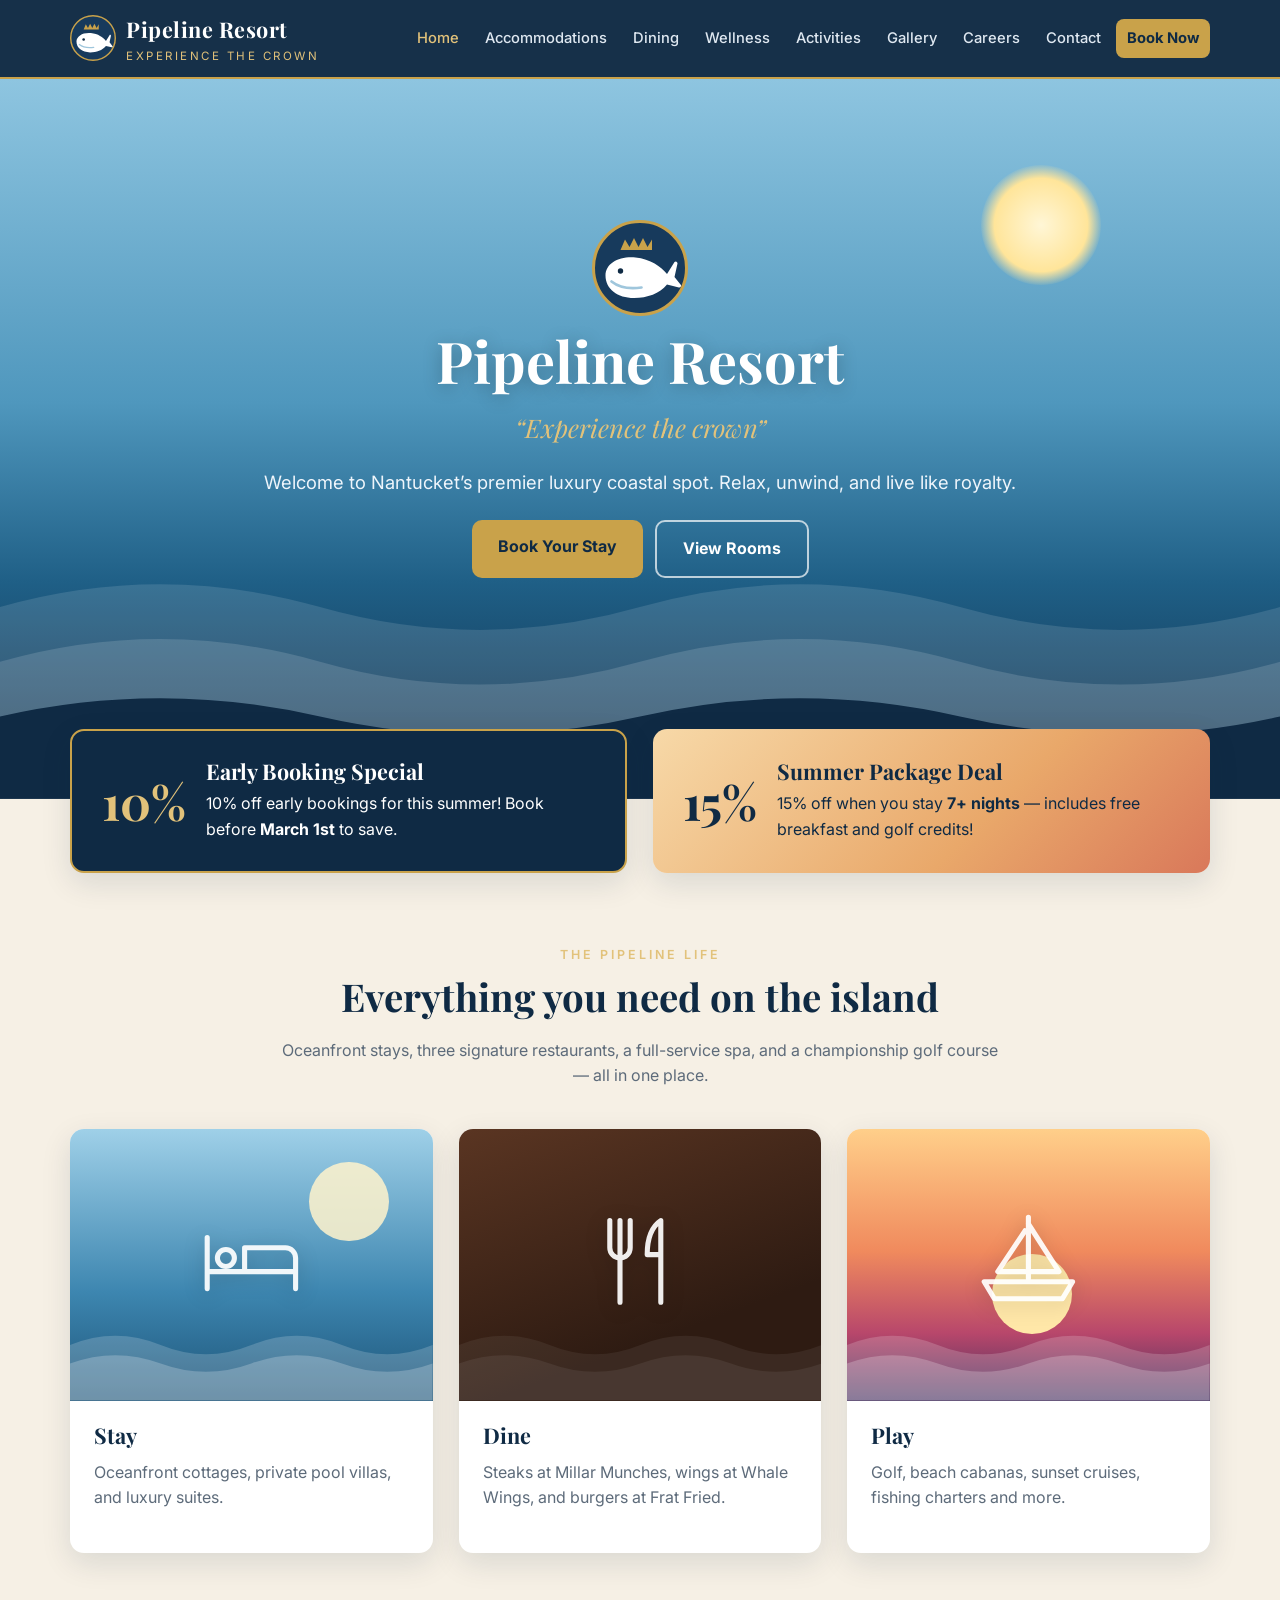
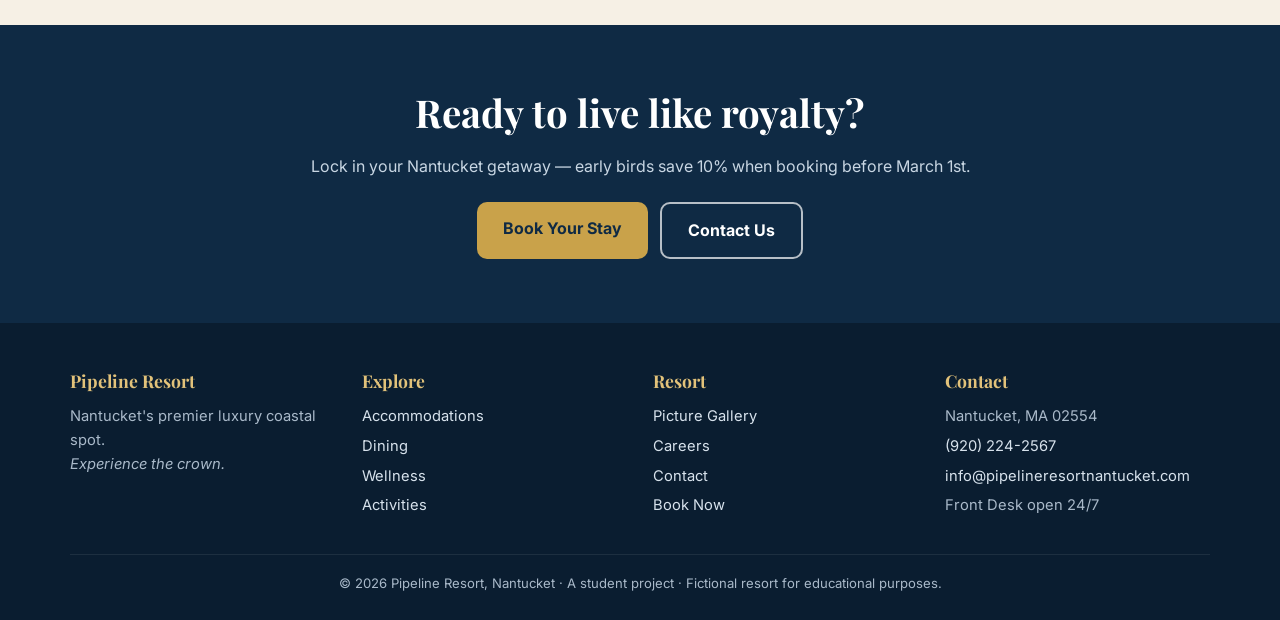
==== index.html @ 124a0ec9 "Build Pipeline Resort website from Google Site blueprint Nine static pages (home, accommodations, di" ====
<!DOCTYPE html>
<html lang="en">
<head>
  <meta charset="UTF-8">
  <meta name="viewport" content="width=device-width, initial-scale=1.0">
  <title>Home | Pipeline Resort Nantucket</title>
  <meta name="description" content="Pipeline Resort — Nantucket's premier luxury coastal resort. Experience the crown.">
  <link rel="icon" href="assets/favicon.svg" type="image/svg+xml">
  <link rel="preconnect" href="https://fonts.googleapis.com">
  <link rel="preconnect" href="https://fonts.gstatic.com" crossorigin>
  <link href="https://fonts.googleapis.com/css2?family=Inter:wght@400;500;600;700&family=Playfair+Display:ital,wght@0,600;0,700;1,500&display=swap" rel="stylesheet">
  <link rel="stylesheet" href="assets/style.css">
</head>
<body>
  <header class="site-header">
    <nav class="nav container" aria-label="Main">
      <a class="brand" href="index.html">
        <svg viewBox="0 0 64 64" aria-hidden="true">
  <circle cx="32" cy="32" r="31" fill="#173a5c" stroke="#c9a24a" stroke-width="2"/>
  <path d="M22 13 l3 5 l3-6 l3 6 l3-6 l3 6 l3-5 v7 h-21 z" fill="#c9a24a"/>
  <path d="M9 37c0-8 9-13 20-12 10 1 17 6 21 11l5-8c1-1 2 0 2 1l-2 9 4 5c1 1 0 2-1 2l-8-2c-5 6-13 9-22 9C17 52 9 46 9 37z" fill="#ffffff"/>
  <path d="M13 41c5 4 13 5 20 4" stroke="#9fc6dc" stroke-width="1.8" fill="none" stroke-linecap="round"/>
  <circle cx="19" cy="34" r="1.8" fill="#0f2a44"/>
</svg>
        <span><span class="brand-name">Pipeline Resort</span><span class="brand-tag">Experience the crown</span></span>
      </a>
      <button class="nav-toggle" aria-expanded="false" aria-label="Toggle menu">&#9776; Menu</button>
      <ul class="nav-links">
        <li><a href="index.html" class="active" aria-current="page">Home</a></li>
        <li><a href="accommodations.html">Accommodations</a></li>
        <li><a href="dining.html">Dining</a></li>
        <li><a href="wellness.html">Wellness</a></li>
        <li><a href="activities.html">Activities</a></li>
        <li><a href="gallery.html">Gallery</a></li>
        <li><a href="employment.html">Careers</a></li>
        <li><a href="contact.html">Contact</a></li>
        <li><a href="book.html" class="nav-cta">Book Now</a></li>
      </ul>
    </nav>
  </header>

  <main>
    <section class="hero">
      <span class="sun"></span>
      <svg class="waves" viewBox="0 0 1440 300" preserveAspectRatio="none" aria-hidden="true">
        <path d="M0 90 Q180 40 360 90 T720 90 T1080 90 T1440 90 V300 H0z" fill="rgba(255,255,255,.12)"/>
        <path d="M0 150 Q180 100 360 150 T720 150 T1080 150 T1440 150 V300 H0z" fill="rgba(255,255,255,.14)"/>
        <path d="M0 210 Q180 170 360 210 T720 210 T1080 210 T1440 210 V300 H0z" fill="#0f2a44"/>
      </svg>
      <div class="hero-inner">
        <div class="hero-logo"><svg viewBox="0 0 64 64" aria-hidden="true">
  <circle cx="32" cy="32" r="31" fill="#173a5c" stroke="#c9a24a" stroke-width="2"/>
  <path d="M22 13 l3 5 l3-6 l3 6 l3-6 l3 6 l3-5 v7 h-21 z" fill="#c9a24a"/>
  <path d="M9 37c0-8 9-13 20-12 10 1 17 6 21 11l5-8c1-1 2 0 2 1l-2 9 4 5c1 1 0 2-1 2l-8-2c-5 6-13 9-22 9C17 52 9 46 9 37z" fill="#ffffff"/>
  <path d="M13 41c5 4 13 5 20 4" stroke="#9fc6dc" stroke-width="1.8" fill="none" stroke-linecap="round"/>
  <circle cx="19" cy="34" r="1.8" fill="#0f2a44"/>
</svg></div>
        <h1>Pipeline Resort</h1>
        <p class="slogan">&ldquo;Experience the crown&rdquo;</p>
        <p class="lead">Welcome to Nantucket&rsquo;s premier luxury coastal spot. Relax, unwind, and live like royalty.</p>
        <div class="btn-row">
          <a class="btn" href="book.html">Book Your Stay</a>
          <a class="btn btn-outline" href="accommodations.html">View Rooms</a>
        </div>
      </div>
    </section>

    <section class="promos">
      <div class="container grid grid-2">
        <div class="promo promo-1">
          <div class="big">10%</div>
          <div>
            <h3>Early Booking Special</h3>
            <p>10% off early bookings for this summer! Book before <strong>March 1st</strong> to save.</p>
          </div>
        </div>
        <div class="promo promo-2">
          <div class="big">15%</div>
          <div>
            <h3>Summer Package Deal</h3>
            <p>15% off when you stay <strong>7+ nights</strong> — includes free breakfast and golf credits!</p>
          </div>
        </div>
      </div>
    </section>

    <section class="block">
      <div class="container">
        <div class="section-head">
          <span class="eyebrow">The Pipeline Life</span>
          <h2>Everything you need on the island</h2>
          <p>Oceanfront stays, three signature restaurants, a full-service spa, and a championship golf course — all in one place.</p>
        </div>
        <div class="grid grid-3">
          <a class="card" href="accommodations.html" style="text-decoration:none;color:inherit">
            <div class="scene scene--ocean" role="img" aria-label=""><span class="scene-sun"></span><svg class="scene-waves" viewBox="0 0 400 100" preserveAspectRatio="none" aria-hidden="true"><path d="M0 40 Q50 20 100 40 T200 40 T300 40 T400 40 V100 H0z" fill="rgba(255,255,255,.18)"/><path d="M0 60 Q50 42 100 60 T200 60 T300 60 T400 60 V100 H0z" fill="rgba(255,255,255,.22)"/></svg><span class="icon"><svg viewBox="0 0 64 64" fill="none" stroke="currentColor" stroke-width="3" stroke-linecap="round" stroke-linejoin="round"><path d="M6 48V18M6 38h52v10M58 38v-8a6 6 0 0 0-6-6H28v14"/><circle cx="17" cy="30" r="5"/></svg></span></div>
            <div class="card-body"><h3>Stay</h3><p class="muted">Oceanfront cottages, private pool villas, and luxury suites.</p></div>
          </a>
          <a class="card" href="dining.html" style="text-decoration:none;color:inherit">
            <div class="scene scene--steak" role="img" aria-label=""><span class="scene-sun"></span><svg class="scene-waves" viewBox="0 0 400 100" preserveAspectRatio="none" aria-hidden="true"><path d="M0 40 Q50 20 100 40 T200 40 T300 40 T400 40 V100 H0z" fill="rgba(255,255,255,.18)"/><path d="M0 60 Q50 42 100 60 T200 60 T300 60 T400 60 V100 H0z" fill="rgba(255,255,255,.22)"/></svg><span class="icon"><svg viewBox="0 0 64 64" fill="none" stroke="currentColor" stroke-width="3" stroke-linecap="round" stroke-linejoin="round"><path d="M14 8v16a6 6 0 0 0 12 0V8M20 8v48M44 56V8c-6 4-8 12-8 20h8"/></svg></span></div>
            <div class="card-body"><h3>Dine</h3><p class="muted">Steaks at Millar Munches, wings at Whale Wings, and burgers at Frat Fried.</p></div>
          </a>
          <a class="card" href="activities.html" style="text-decoration:none;color:inherit">
            <div class="scene scene--sunset" role="img" aria-label=""><span class="scene-sun"></span><svg class="scene-waves" viewBox="0 0 400 100" preserveAspectRatio="none" aria-hidden="true"><path d="M0 40 Q50 20 100 40 T200 40 T300 40 T400 40 V100 H0z" fill="rgba(255,255,255,.18)"/><path d="M0 60 Q50 42 100 60 T200 60 T300 60 T400 60 V100 H0z" fill="rgba(255,255,255,.22)"/></svg><span class="icon"><svg viewBox="0 0 64 64" fill="none" stroke="currentColor" stroke-width="3" stroke-linecap="round" stroke-linejoin="round"><path d="M32 6v36M32 10l18 28H32M30 14L14 38h16M6 44h52l-6 10H12z"/></svg></span></div>
            <div class="card-body"><h3>Play</h3><p class="muted">Golf, beach cabanas, sunset cruises, fishing charters and more.</p></div>
          </a>
        </div>
      </div>
    </section>
    <section class="cta-band">
      <div class="container">
        <h2>Ready to live like royalty?</h2>
        <p>Lock in your Nantucket getaway — early birds save 10% when booking before March 1st.</p>
        <div class="btn-row"><a class="btn" href="book.html">Book Your Stay</a><a class="btn btn-outline" href="contact.html">Contact Us</a></div>
      </div>
    </section>
  </main>

  <footer class="site-footer">
    <div class="container">
      <div class="footer-grid">
        <div>
          <h4>Pipeline Resort</h4>
          <p>Nantucket's premier luxury coastal spot.<br><em>Experience the crown.</em></p>
        </div>
        <div>
          <h4>Explore</h4>
          <ul>
            <li><a href="accommodations.html">Accommodations</a></li>
            <li><a href="dining.html">Dining</a></li>
            <li><a href="wellness.html">Wellness</a></li>
            <li><a href="activities.html">Activities</a></li>
          </ul>
        </div>
        <div>
          <h4>Resort</h4>
          <ul>
            <li><a href="gallery.html">Picture Gallery</a></li>
            <li><a href="employment.html">Careers</a></li>
            <li><a href="contact.html">Contact</a></li>
            <li><a href="book.html">Book Now</a></li>
          </ul>
        </div>
        <div>
          <h4>Contact</h4>
          <ul>
            <li>Nantucket, MA 02554</li>
            <li><a href="tel:+19202242567">(920) 224-2567</a></li>
            <li><a href="mailto:info@pipelineresortnantucket.com">info@pipelineresortnantucket.com</a></li>
            <li>Front Desk open 24/7</li>
          </ul>
        </div>
      </div>
      <div class="footer-bottom">&copy; <span data-year>2026</span> Pipeline Resort, Nantucket &middot; A student project &middot; Fictional resort for educational purposes.</div>
    </div>
  </footer>
  <script src="assets/main.js"></script>
</body>
</html>
---- assets/style.css ----
:root {
  --navy: #0f2a44;
  --navy-2: #173a5c;
  --sea: #2f6f8f;
  --sand: #f6f0e5;
  --sand-2: #ece2cf;
  --gold: #c9a24a;
  --gold-2: #e2c27a;
  --ink: #1d2733;
  --muted: #5d6b7a;
  --white: #ffffff;
  --radius: 14px;
  --shadow: 0 10px 30px rgba(15, 42, 68, 0.12);
  --serif: "Playfair Display", Georgia, serif;
  --sans: "Inter", system-ui, -apple-system, "Segoe UI", sans-serif;
}

* { box-sizing: border-box; }
html { scroll-behavior: smooth; }
body {
  margin: 0;
  font-family: var(--sans);
  color: var(--ink);
  background: var(--sand);
  line-height: 1.6;
}
img { max-width: 100%; display: block; }
a { color: var(--sea); }
h1, h2, h3 { font-family: var(--serif); color: var(--navy); line-height: 1.2; margin: 0 0 .5em; }
h1 { font-size: clamp(2.2rem, 5vw, 3.6rem); }
h2 { font-size: clamp(1.7rem, 3.5vw, 2.4rem); }
h3 { font-size: 1.35rem; }
p { margin: 0 0 1em; }

.container { width: min(1140px, 100% - 32px); margin-inline: auto; }

/* ---------- Header ---------- */
.site-header {
  position: sticky; top: 0; z-index: 50;
  background: rgba(15, 42, 68, 0.97);
  backdrop-filter: blur(6px);
  border-bottom: 2px solid var(--gold);
}
.nav { display: flex; align-items: center; justify-content: space-between; gap: 16px; padding: 12px 0; }
.brand { display: flex; align-items: center; gap: 10px; text-decoration: none; color: var(--white); }
.brand svg { width: 46px; height: 46px; flex: none; }
.brand-name { font-family: var(--serif); font-size: 1.35rem; font-weight: 700; letter-spacing: .5px; display: block; }
.brand-tag { font-size: .72rem; letter-spacing: 2.5px; text-transform: uppercase; color: var(--gold-2); display: block; }
.nav-links { display: flex; flex-wrap: wrap; gap: 4px; list-style: none; margin: 0; padding: 0; }
.nav-links a {
  color: #dfe8f1; text-decoration: none; font-size: .92rem; font-weight: 500;
  padding: 8px 11px; border-radius: 8px; display: block;
}
.nav-links a:hover { background: rgba(255,255,255,.08); color: var(--white); }
.nav-links a.active { color: var(--gold-2); }
.nav-links a.nav-cta { background: var(--gold); color: var(--navy); font-weight: 700; }
.nav-links a.nav-cta:hover { background: var(--gold-2); }
.nav-toggle {
  display: none; background: none; border: 1px solid rgba(255,255,255,.3); color: var(--white);
  border-radius: 8px; padding: 8px 12px; font-size: 1rem; cursor: pointer;
}
@media (max-width: 1020px) {
  .nav-toggle { display: block; }
  .nav { flex-wrap: wrap; }
  .nav-links { display: none; width: 100%; flex-direction: column; padding-bottom: 10px; }
  .nav-links.open { display: flex; }
}

/* ---------- Hero ---------- */
.hero {
  position: relative; color: var(--white); overflow: hidden;
  background: linear-gradient(180deg, #8ec5e0 0%, #4f97bd 45%, #1f5f86 70%, #0f2a44 100%);
  min-height: min(82vh, 720px); display: grid; place-items: center; text-align: center;
}
.hero .sun { position: absolute; top: 12%; right: 14%; width: 120px; height: 120px; border-radius: 50%;
  background: radial-gradient(circle, #fff6d6 0%, #ffe59a 55%, rgba(255,229,154,0) 72%); }
.hero .waves { position: absolute; bottom: 0; left: 0; width: 100%; height: 38%; }
.hero-inner { position: relative; z-index: 2; padding: 60px 16px 140px; max-width: 820px; }
.hero h1 { color: var(--white); text-shadow: 0 3px 18px rgba(0,0,0,.25); margin-bottom: .2em; }
.hero .slogan { font-family: var(--serif); font-style: italic; color: var(--gold-2); font-size: clamp(1.2rem, 2.5vw, 1.6rem); margin-bottom: .8em; }
.hero p.lead { font-size: 1.15rem; color: #eef5fb; }
.hero-logo { width: 96px; height: 96px; margin: 0 auto 10px; }

.page-hero {
  background: linear-gradient(135deg, var(--navy) 0%, var(--sea) 100%);
  color: var(--white); padding: 64px 0 56px; text-align: center; position: relative; overflow: hidden;
}
.page-hero h1 { color: var(--white); margin-bottom: .25em; }
.page-hero p { color: #dbe7f1; max-width: 680px; margin: 0 auto; font-size: 1.08rem; }
.eyebrow { text-transform: uppercase; letter-spacing: 3px; font-size: .78rem; color: var(--gold-2); font-weight: 600; margin-bottom: 8px; display: block; }

/* ---------- Sections ---------- */
section.block { padding: 72px 0; }
section.block.alt { background: var(--white); }
.section-head { text-align: center; max-width: 720px; margin: 0 auto 40px; }
.section-head p { color: var(--muted); }

.grid { display: grid; gap: 26px; }
.grid-3 { grid-template-columns: repeat(auto-fit, minmax(280px, 1fr)); }
.grid-2 { grid-template-columns: repeat(auto-fit, minmax(320px, 1fr)); }

.card {
  background: var(--white); border-radius: var(--radius); box-shadow: var(--shadow);
  overflow: hidden; display: flex; flex-direction: column;
}
.card-body { padding: 22px 24px 26px; display: flex; flex-direction: column; flex: 1; }
.card-body ul { padding-left: 1.1em; margin: 0 0 1em; color: var(--muted); }
.card-body li { margin-bottom: 4px; }
.card .price { font-family: var(--serif); font-size: 1.5rem; color: var(--navy); font-weight: 700; margin: auto 0 14px; }
.card .price small { font-family: var(--sans); font-size: .85rem; color: var(--muted); font-weight: 400; }
.tag { display: inline-block; background: var(--sand-2); color: var(--navy); border-radius: 999px; padding: 3px 12px; font-size: .78rem; font-weight: 600; margin-bottom: 10px; }
.muted { color: var(--muted); }

/* ---------- Buttons ---------- */
.btn {
  display: inline-block; text-align: center; text-decoration: none; cursor: pointer; border: 0;
  background: var(--gold); color: var(--navy); font-weight: 700; font-size: 1rem;
  padding: 14px 26px; border-radius: 10px; transition: transform .15s, background .15s;
  font-family: var(--sans);
}
.btn:hover { background: var(--gold-2); transform: translateY(-1px); }
.btn-block { display: block; width: 100%; }
.btn-outline { background: transparent; color: var(--white); border: 2px solid rgba(255,255,255,.7); }
.btn-outline:hover { background: rgba(255,255,255,.12); }
.btn-row { display: flex; gap: 12px; justify-content: center; flex-wrap: wrap; margin-top: 22px; }

/* ---------- Promo banners ---------- */
.promos { margin-top: -70px; position: relative; z-index: 5; }
.promo {
  border-radius: var(--radius); padding: 28px 30px; box-shadow: var(--shadow);
  display: flex; gap: 20px; align-items: center;
}
.promo-1 { background: var(--navy); color: var(--white); border: 2px solid var(--gold); }
.promo-2 { background: linear-gradient(135deg, #f7d9a8, #e9a86a 60%, #d9785a); color: var(--navy); }
.promo .big { font-family: var(--serif); font-size: 3rem; font-weight: 700; line-height: 1; flex: none; }
.promo-1 .big { color: var(--gold-2); }
.promo h3 { color: inherit; margin-bottom: .3em; }
.promo p { margin: 0; }
@media (max-width: 520px) { .promo { flex-direction: column; text-align: center; } }

/* ---------- Scene "photos" (swap for real images anytime) ---------- */
.scene {
  position: relative; aspect-ratio: 4 / 3; overflow: hidden; display: grid; place-items: center;
  background: linear-gradient(180deg, #9fd0e8, #3d86b0 60%, #1d5478);
}
.scene img.photo { position: absolute; inset: 0; width: 100%; height: 100%; object-fit: cover; }
.scene .icon { width: 30%; max-width: 110px; color: rgba(255,255,255,.92); position: relative; z-index: 2; filter: drop-shadow(0 4px 10px rgba(0,0,0,.2)); }
.scene .scene-waves { position: absolute; bottom: 0; left: 0; width: 100%; height: 34%; z-index: 1; }
.scene .scene-sun { position: absolute; top: 12%; right: 12%; width: 22%; aspect-ratio: 1; border-radius: 50%; background: rgba(255, 244, 205, .85); }
.scene--sunset { background: linear-gradient(180deg, #ffcf8a, #f08a5d 45%, #b8476b 75%, #45305f); }
.scene--sunset .scene-sun { background: #ffe7a8; top: 46%; right: 38%; }
.scene--pool { background: linear-gradient(180deg, #c7f0f3, #5fd0db 50%, #1a9bb0); }
.scene--dusk { background: linear-gradient(180deg, #2c3e6b, #1b2a4a 60%, #0f1a30); }
.scene--dusk .scene-sun { background: #f3ecd2; width: 14%; }
.scene--golf { background: linear-gradient(180deg, #bfe3f2 0%, #a7d8ec 45%, #6fb35b 46%, #3f8a3c 100%); }
.scene--golf .scene-waves { display: none; }
.scene--steak { background: linear-gradient(160deg, #5a3522, #2e1b12 70%); }
.scene--steak .scene-sun, .scene--wings .scene-sun, .scene--grill .scene-sun { display: none; }
.scene--steak .scene-waves, .scene--wings .scene-waves, .scene--grill .scene-waves { opacity: .35; }
.scene--wings { background: linear-gradient(160deg, #1f4d7a, #102a46 70%); }
.scene--grill { background: linear-gradient(160deg, #f4a259, #c4572e 70%); }
.scene--spa { background: linear-gradient(180deg, #e9efe4, #b9cdb0 55%, #7f9e86); }
.scene--sand { background: linear-gradient(180deg, #a9dcf0 0%, #6fb7d9 48%, #f2dcb0 49%, #e5c48d 100%); }
.scene--sand .scene-waves { display: none; }
.scene--town { background: linear-gradient(180deg, #d9ecf6, #9cc7df 55%, #6e8fa8); }
.scene--interior { background: linear-gradient(160deg, #f3e9d6, #d9c3a0 60%, #a98d66); }
.scene--interior .scene-waves, .scene--interior .scene-sun { display: none; }
.scene .caption {
  position: absolute; left: 0; right: 0; bottom: 0; z-index: 3; padding: 26px 14px 10px;
  color: var(--white); font-size: .88rem; font-weight: 500;
  background: linear-gradient(transparent, rgba(0,0,0,.55));
}

/* ---------- Dining ---------- */
.menu-item { display: grid; grid-template-columns: 1fr 1.3fr; gap: 0; }
.menu-item .scene { aspect-ratio: auto; min-height: 280px; }
.menu-item .card-body { padding: 32px 34px; }
.menu-item:nth-child(even) .scene { order: 2; }
.vibe { font-style: italic; color: var(--sea); font-weight: 500; }
.chips { display: flex; flex-wrap: wrap; gap: 8px; list-style: none; padding: 0 !important; }
.chips li { background: var(--sand); border: 1px solid var(--sand-2); color: var(--navy); border-radius: 999px; padding: 4px 12px; font-size: .88rem; margin: 0 !important; }
@media (max-width: 760px) {
  .menu-item { grid-template-columns: 1fr; }
  .menu-item:nth-child(even) .scene { order: 0; }
  .menu-item .scene { min-height: 220px; }
}

/* ---------- Tables (employment) ---------- */
.job { border-left: 5px solid var(--gold); }
.job-meta { display: grid; grid-template-columns: repeat(auto-fit, minmax(220px, 1fr)); gap: 18px; margin: 10px 0 18px; }
.job-meta h4 { margin: 0 0 4px; font-size: .78rem; letter-spacing: 1.5px; text-transform: uppercase; color: var(--sea); }
.job-meta p { margin: 0; color: var(--ink); }
.salary { font-family: var(--serif); font-size: 1.6rem; color: var(--navy); font-weight: 700; }

/* ---------- Forms ---------- */
.form-card { background: var(--white); border-radius: var(--radius); box-shadow: var(--shadow); padding: 34px; max-width: 760px; margin: 0 auto; }
.form-grid { display: grid; grid-template-columns: 1fr 1fr; gap: 18px; }
.form-grid .full { grid-column: 1 / -1; }
@media (max-width: 600px) { .form-grid { grid-template-columns: 1fr; } .form-card { padding: 22px; } }
label { display: block; font-weight: 600; font-size: .92rem; color: var(--navy); margin-bottom: 6px; }
input, select, textarea {
  width: 100%; font: inherit; padding: 12px 14px; border: 1.5px solid #cfd8e1; border-radius: 10px; background: #fbfcfd; color: var(--ink);
}
input:focus, select:focus, textarea:focus { outline: none; border-color: var(--sea); box-shadow: 0 0 0 3px rgba(47,111,143,.15); }
textarea { min-height: 110px; resize: vertical; }
.checks { display: grid; grid-template-columns: repeat(auto-fit, minmax(220px, 1fr)); gap: 8px; }
.checks label { font-weight: 400; display: flex; gap: 8px; align-items: center; margin: 0; color: var(--ink); }
.checks input { width: auto; }
.form-error { color: #b3261e; font-size: .9rem; margin-top: 10px; min-height: 1.2em; }
.confirm { display: none; text-align: center; }
.confirm.show { display: block; }
.confirm dl { display: grid; grid-template-columns: auto 1fr; gap: 6px 16px; text-align: left; max-width: 460px; margin: 20px auto; }
.confirm dt { font-weight: 600; color: var(--navy); }
.confirm dd { margin: 0; color: var(--muted); }

.promo-strip { background: var(--gold); color: var(--navy); text-align: center; padding: 14px 16px; font-weight: 700; font-size: 1.05rem; }

/* ---------- Gallery ---------- */
.gallery { display: grid; grid-template-columns: repeat(auto-fill, minmax(250px, 1fr)); gap: 16px; }
.gallery figure { margin: 0; border-radius: var(--radius); overflow: hidden; box-shadow: var(--shadow); cursor: zoom-in; }
.gallery figure .scene { transition: transform .3s; height: 100%; }
.gallery figure:hover .scene { transform: scale(1.03); }
.gallery figure.wide { grid-column: span 2; }
.gallery figure.wide .scene { aspect-ratio: 8 / 3.05; }
@media (max-width: 560px) { .gallery figure.wide { grid-column: auto; } .gallery figure.wide .scene { aspect-ratio: 4 / 3; } }
.lightbox { position: fixed; inset: 0; background: rgba(5, 15, 28, .88); display: none; place-items: center; z-index: 100; padding: 16px; }
.lightbox.open { display: grid; }
.lightbox-inner { width: min(900px, 100%); border-radius: var(--radius); overflow: hidden; }
.lightbox-inner .scene { aspect-ratio: 16 / 10; }
.lightbox-close { position: absolute; top: 16px; right: 20px; background: none; border: 0; color: #fff; font-size: 2.2rem; cursor: pointer; }

/* ---------- Contact ---------- */
.contact-split { display: grid; grid-template-columns: 1fr 1.4fr; gap: 26px; }
@media (max-width: 820px) { .contact-split { grid-template-columns: 1fr; } }
.contact-list { list-style: none; padding: 0; margin: 0; }
.contact-list li { display: flex; gap: 14px; padding: 14px 0; border-bottom: 1px solid var(--sand-2); }
.contact-list li:last-child { border-bottom: 0; }
.contact-list .ci { width: 38px; height: 38px; border-radius: 10px; background: var(--sand); color: var(--sea); display: grid; place-items: center; flex: none; }
.contact-list .ci svg { width: 20px; height: 20px; }
.contact-list strong { display: block; color: var(--navy); font-size: .85rem; text-transform: uppercase; letter-spacing: 1px; }
.map-wrap { border-radius: var(--radius); overflow: hidden; box-shadow: var(--shadow); min-height: 420px; background: var(--sand-2); }
.map-wrap iframe { width: 100%; height: 100%; min-height: 420px; border: 0; display: block; }

/* ---------- CTA + Footer ---------- */
.cta-band { background: var(--navy); color: var(--white); text-align: center; padding: 64px 0; }
.cta-band h2 { color: var(--white); }
.cta-band p { color: #c8d6e3; }
.site-footer { background: #0a1d30; color: #a9b9c9; padding: 44px 0 26px; font-size: .92rem; }
.footer-grid { display: grid; grid-template-columns: repeat(auto-fit, minmax(200px, 1fr)); gap: 26px; }
.site-footer h4 { color: var(--gold-2); font-family: var(--serif); font-size: 1.1rem; margin: 0 0 10px; }
.site-footer a { color: #d7e2ec; text-decoration: none; }
.site-footer a:hover { color: var(--gold-2); }
.site-footer ul { list-style: none; padding: 0; margin: 0; }
.site-footer li { margin-bottom: 6px; }
.footer-bottom { border-top: 1px solid rgba(255,255,255,.08); margin-top: 30px; padding-top: 18px; text-align: center; font-size: .82rem; }
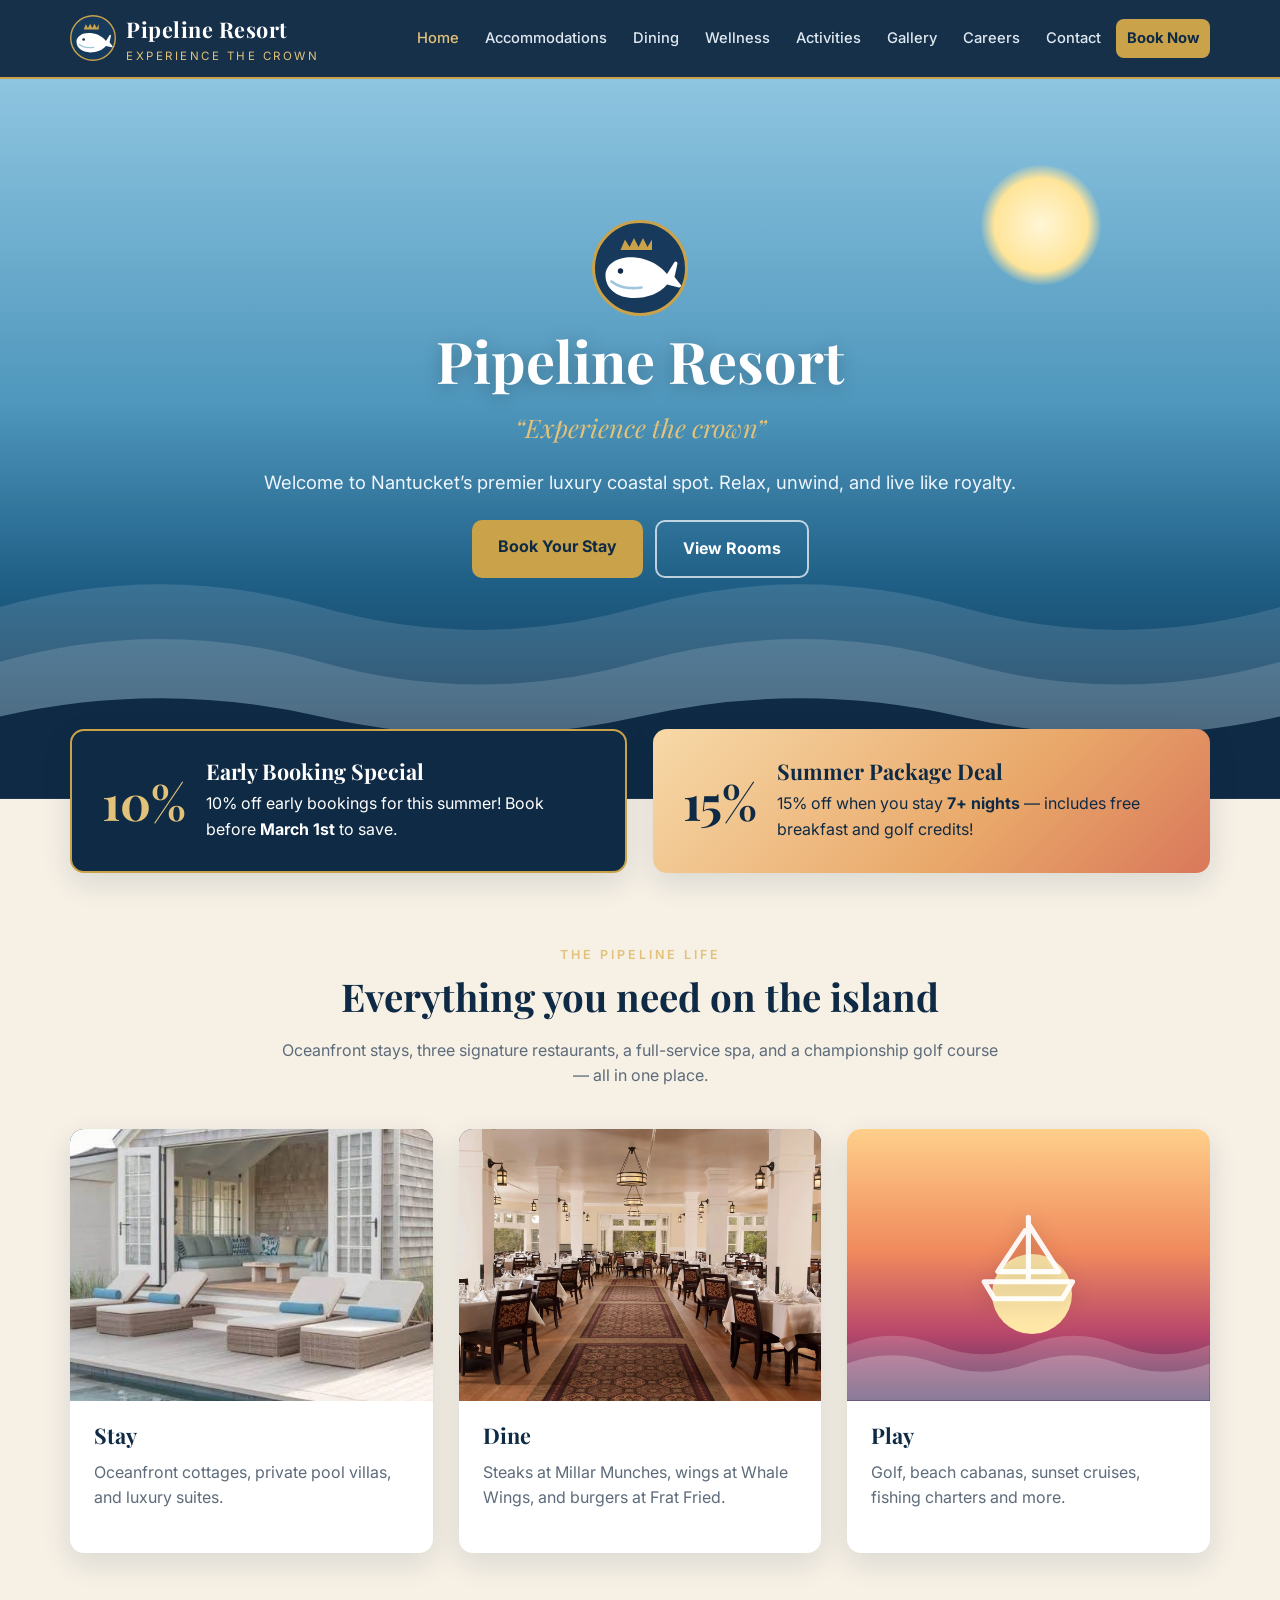
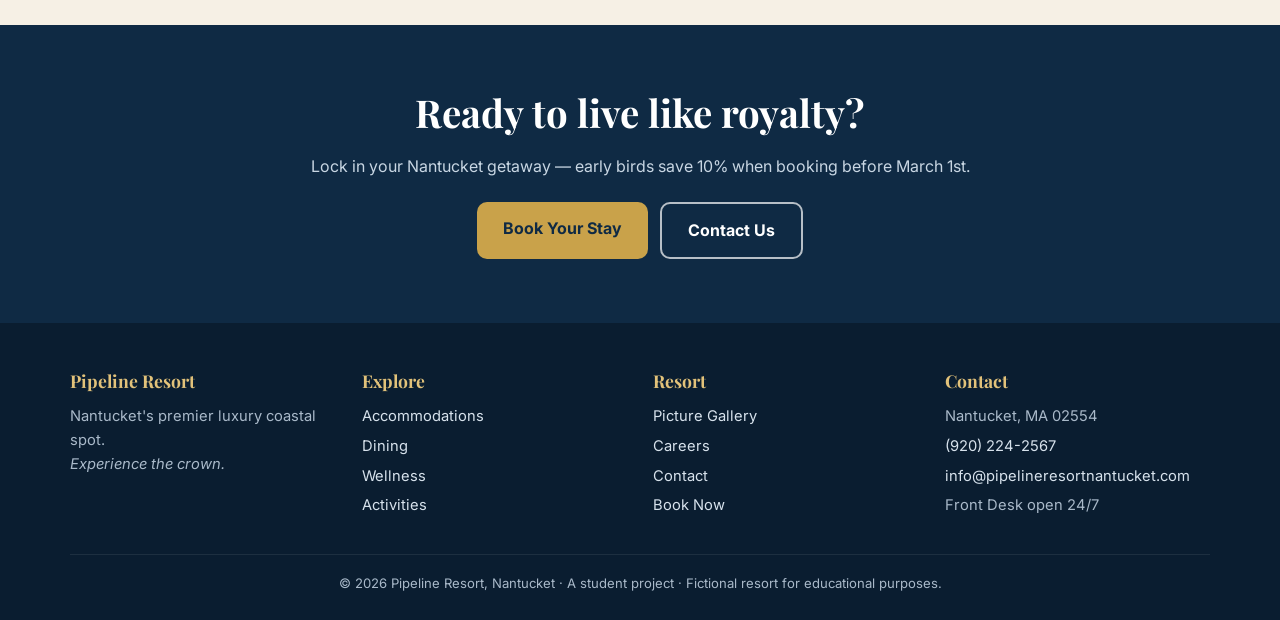
==== commit 1d0f55b0: "Add first five resort photos Aerial coastline, pool cottage, cottage bedroom, Millar Munches and Wha" ====
--- a/index.html
+++ b/index.html
@@ -93,11 +93,11 @@
         </div>
         <div class="grid grid-3">
           <a class="card" href="accommodations.html" style="text-decoration:none;color:inherit">
-            <div class="scene scene--ocean" role="img" aria-label=""><span class="scene-sun"></span><svg class="scene-waves" viewBox="0 0 400 100" preserveAspectRatio="none" aria-hidden="true"><path d="M0 40 Q50 20 100 40 T200 40 T300 40 T400 40 V100 H0z" fill="rgba(255,255,255,.18)"/><path d="M0 60 Q50 42 100 60 T200 60 T300 60 T400 60 V100 H0z" fill="rgba(255,255,255,.22)"/></svg><span class="icon"><svg viewBox="0 0 64 64" fill="none" stroke="currentColor" stroke-width="3" stroke-linecap="round" stroke-linejoin="round"><path d="M6 48V18M6 38h52v10M58 38v-8a6 6 0 0 0-6-6H28v14"/><circle cx="17" cy="30" r="5"/></svg></span></div>
+            <div class="scene has-photo scene--ocean" role="img" aria-label="Pool cottage at Pipeline Resort"><img class="photo" src="assets/photos/pool-cottage.jpg" alt="Pool cottage at Pipeline Resort" loading="lazy"><span class="scene-sun"></span><svg class="scene-waves" viewBox="0 0 400 100" preserveAspectRatio="none" aria-hidden="true"><path d="M0 40 Q50 20 100 40 T200 40 T300 40 T400 40 V100 H0z" fill="rgba(255,255,255,.18)"/><path d="M0 60 Q50 42 100 60 T200 60 T300 60 T400 60 V100 H0z" fill="rgba(255,255,255,.22)"/></svg><span class="icon"><svg viewBox="0 0 64 64" fill="none" stroke="currentColor" stroke-width="3" stroke-linecap="round" stroke-linejoin="round"><path d="M6 48V18M6 38h52v10M58 38v-8a6 6 0 0 0-6-6H28v14"/><circle cx="17" cy="30" r="5"/></svg></span></div>
             <div class="card-body"><h3>Stay</h3><p class="muted">Oceanfront cottages, private pool villas, and luxury suites.</p></div>
           </a>
           <a class="card" href="dining.html" style="text-decoration:none;color:inherit">
-            <div class="scene scene--steak" role="img" aria-label=""><span class="scene-sun"></span><svg class="scene-waves" viewBox="0 0 400 100" preserveAspectRatio="none" aria-hidden="true"><path d="M0 40 Q50 20 100 40 T200 40 T300 40 T400 40 V100 H0z" fill="rgba(255,255,255,.18)"/><path d="M0 60 Q50 42 100 60 T200 60 T300 60 T400 60 V100 H0z" fill="rgba(255,255,255,.22)"/></svg><span class="icon"><svg viewBox="0 0 64 64" fill="none" stroke="currentColor" stroke-width="3" stroke-linecap="round" stroke-linejoin="round"><path d="M14 8v16a6 6 0 0 0 12 0V8M20 8v48M44 56V8c-6 4-8 12-8 20h8"/></svg></span></div>
+            <div class="scene has-photo scene--steak" role="img" aria-label="Millar Munches dining room"><img class="photo" src="assets/photos/millar-munches.jpg" alt="Millar Munches dining room" loading="lazy"><span class="scene-sun"></span><svg class="scene-waves" viewBox="0 0 400 100" preserveAspectRatio="none" aria-hidden="true"><path d="M0 40 Q50 20 100 40 T200 40 T300 40 T400 40 V100 H0z" fill="rgba(255,255,255,.18)"/><path d="M0 60 Q50 42 100 60 T200 60 T300 60 T400 60 V100 H0z" fill="rgba(255,255,255,.22)"/></svg><span class="icon"><svg viewBox="0 0 64 64" fill="none" stroke="currentColor" stroke-width="3" stroke-linecap="round" stroke-linejoin="round"><path d="M14 8v16a6 6 0 0 0 12 0V8M20 8v48M44 56V8c-6 4-8 12-8 20h8"/></svg></span></div>
             <div class="card-body"><h3>Dine</h3><p class="muted">Steaks at Millar Munches, wings at Whale Wings, and burgers at Frat Fried.</p></div>
           </a>
           <a class="card" href="activities.html" style="text-decoration:none;color:inherit">
--- a/assets/style.css
+++ b/assets/style.css
@@ -253,3 +253,9 @@
 .site-footer ul { list-style: none; padding: 0; margin: 0; }
 .site-footer li { margin-bottom: 6px; }
 .footer-bottom { border-top: 1px solid rgba(255,255,255,.08); margin-top: 30px; padding-top: 18px; text-align: center; font-size: .82rem; }
+
+/* Real photo in a scene: hide the drawn artwork */
+.scene.has-photo { background: var(--navy); }
+.scene.has-photo .scene-sun,
+.scene.has-photo .scene-waves,
+.scene.has-photo .icon { display: none; }
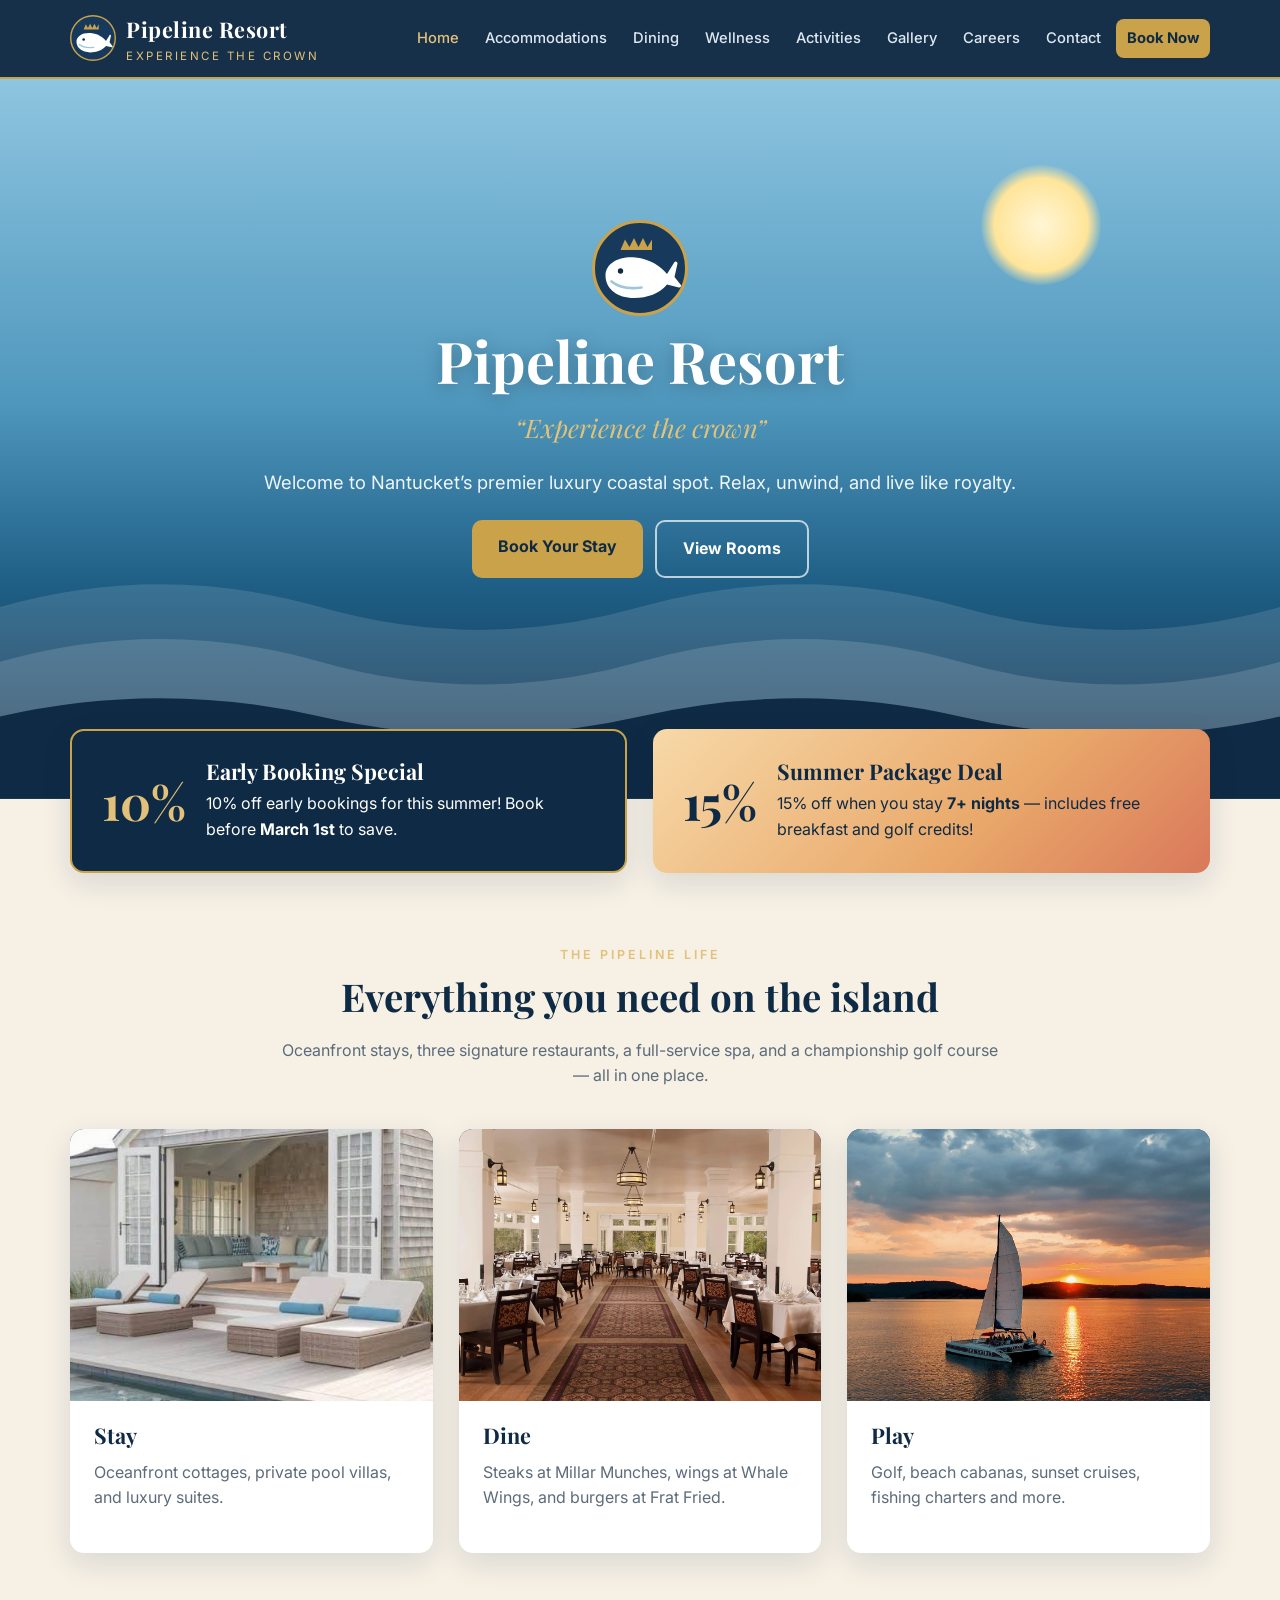
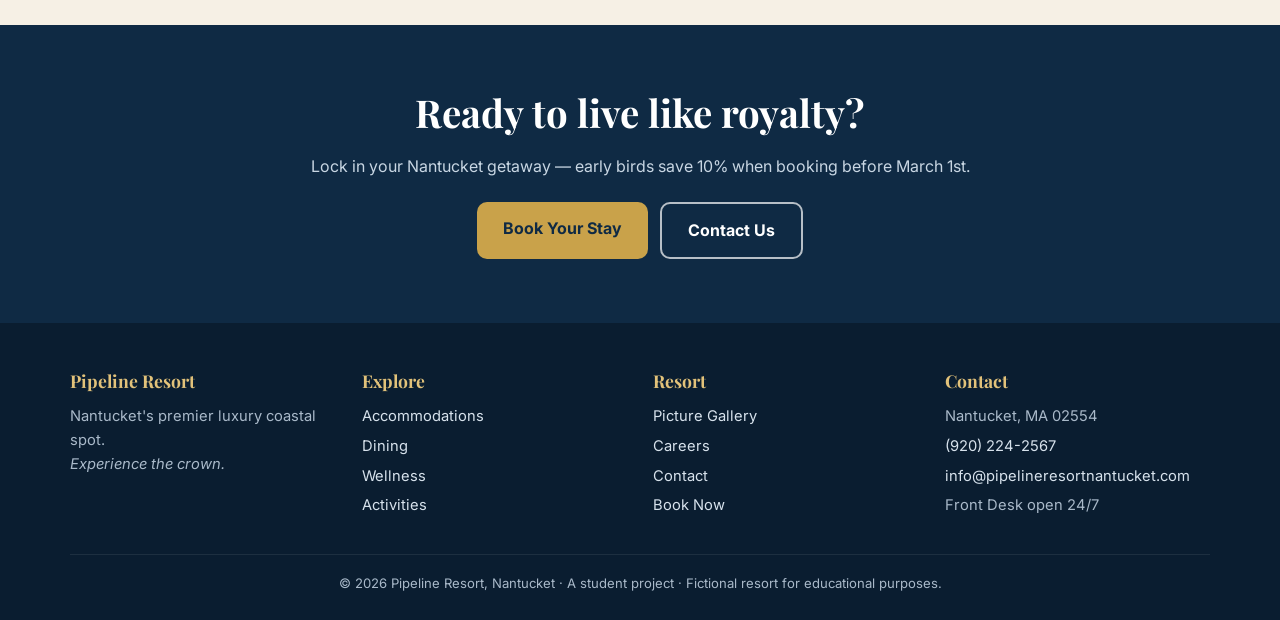
==== commit 831f677e: "Add remaining five resort photos Frat Fried, sauna, golf course, beach cabana and sunset boat photos" ====
--- a/index.html
+++ b/index.html
@@ -101,7 +101,7 @@
             <div class="card-body"><h3>Dine</h3><p class="muted">Steaks at Millar Munches, wings at Whale Wings, and burgers at Frat Fried.</p></div>
           </a>
           <a class="card" href="activities.html" style="text-decoration:none;color:inherit">
-            <div class="scene scene--sunset" role="img" aria-label=""><span class="scene-sun"></span><svg class="scene-waves" viewBox="0 0 400 100" preserveAspectRatio="none" aria-hidden="true"><path d="M0 40 Q50 20 100 40 T200 40 T300 40 T400 40 V100 H0z" fill="rgba(255,255,255,.18)"/><path d="M0 60 Q50 42 100 60 T200 60 T300 60 T400 60 V100 H0z" fill="rgba(255,255,255,.22)"/></svg><span class="icon"><svg viewBox="0 0 64 64" fill="none" stroke="currentColor" stroke-width="3" stroke-linecap="round" stroke-linejoin="round"><path d="M32 6v36M32 10l18 28H32M30 14L14 38h16M6 44h52l-6 10H12z"/></svg></span></div>
+            <div class="scene has-photo scene--sunset" role="img" aria-label="Sunset boat ride"><img class="photo" src="assets/photos/sunset-boat.jpg" alt="Sunset boat ride" loading="lazy"><span class="scene-sun"></span><svg class="scene-waves" viewBox="0 0 400 100" preserveAspectRatio="none" aria-hidden="true"><path d="M0 40 Q50 20 100 40 T200 40 T300 40 T400 40 V100 H0z" fill="rgba(255,255,255,.18)"/><path d="M0 60 Q50 42 100 60 T200 60 T300 60 T400 60 V100 H0z" fill="rgba(255,255,255,.22)"/></svg><span class="icon"><svg viewBox="0 0 64 64" fill="none" stroke="currentColor" stroke-width="3" stroke-linecap="round" stroke-linejoin="round"><path d="M32 6v36M32 10l18 28H32M30 14L14 38h16M6 44h52l-6 10H12z"/></svg></span></div>
             <div class="card-body"><h3>Play</h3><p class="muted">Golf, beach cabanas, sunset cruises, fishing charters and more.</p></div>
           </a>
         </div>
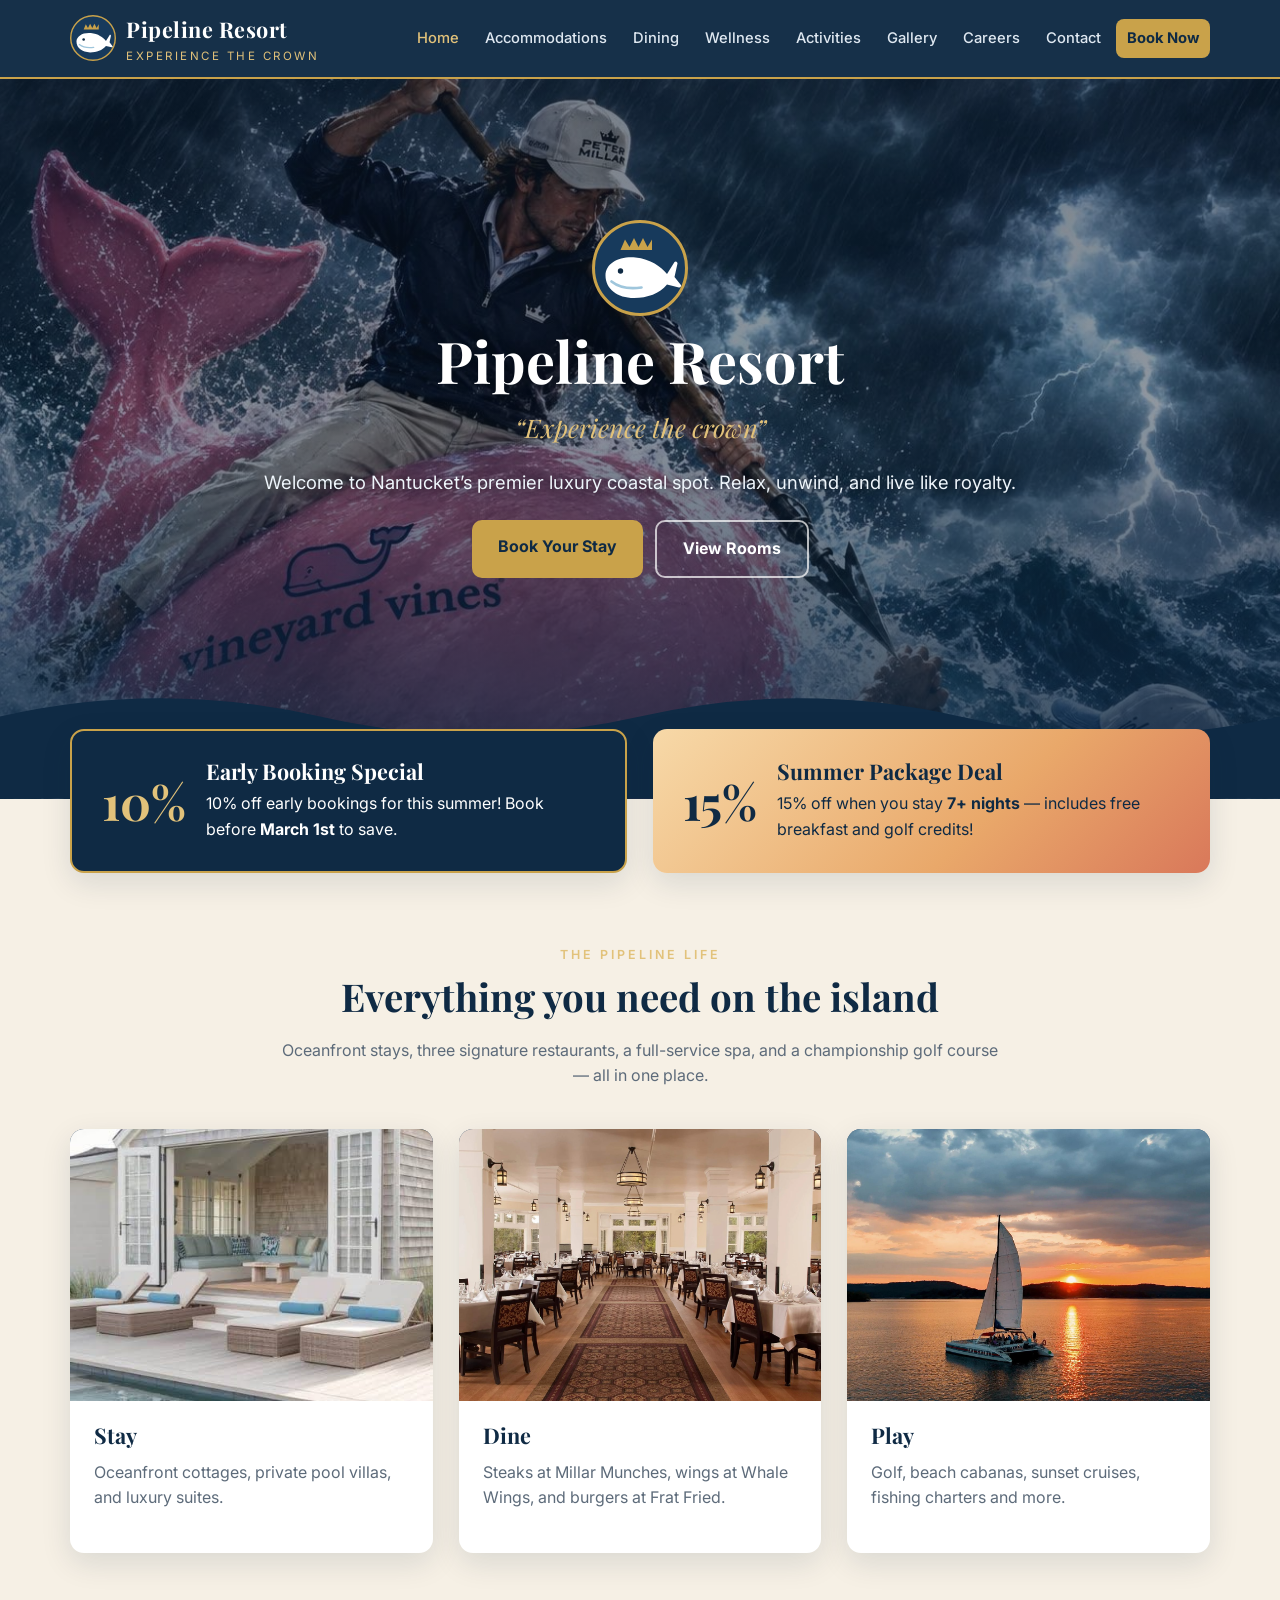
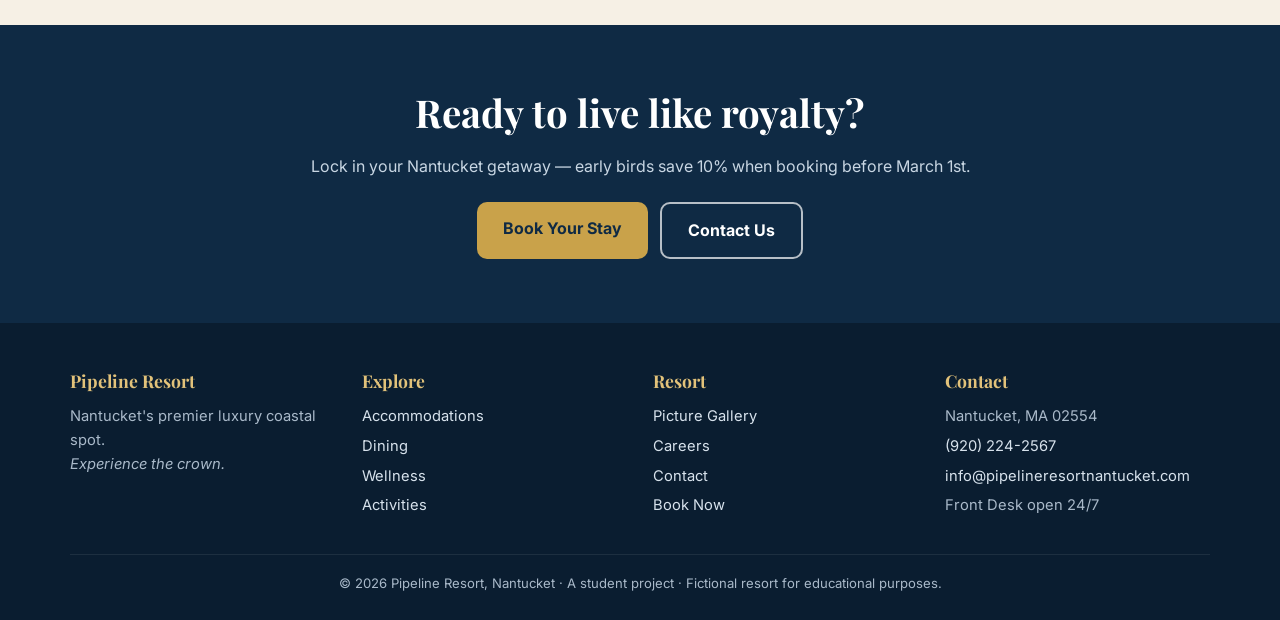
==== commit e27e9f74: "Use whale photo as homepage hero background Co-Authored-By: Claude Opus 5.5 <noreply@anthropic.com> " ====
--- a/index.html
+++ b/index.html
@@ -40,7 +40,7 @@
   </header>
 
   <main>
-    <section class="hero">
+    <section class="hero hero--photo">
       <span class="sun"></span>
       <svg class="waves" viewBox="0 0 1440 300" preserveAspectRatio="none" aria-hidden="true">
         <path d="M0 90 Q180 40 360 90 T720 90 T1080 90 T1440 90 V300 H0z" fill="rgba(255,255,255,.12)"/>
--- a/assets/style.css
+++ b/assets/style.css
@@ -259,3 +259,14 @@
 .scene.has-photo .scene-sun,
 .scene.has-photo .scene-waves,
 .scene.has-photo .icon { display: none; }
+
+/* Homepage hero photo background */
+.hero--photo {
+  background:
+    linear-gradient(180deg, rgba(10, 25, 45, .55) 0%, rgba(10, 25, 45, .45) 45%, rgba(15, 42, 68, .85) 100%),
+    url("photos/hero-whale.jpg") center 8% / cover no-repeat,
+    var(--navy);
+}
+.hero--photo .sun { display: none; }
+.hero--photo .waves path:not(:last-child) { display: none; }
+.hero--photo p.lead { text-shadow: 0 2px 10px rgba(0, 0, 0, .5); }
